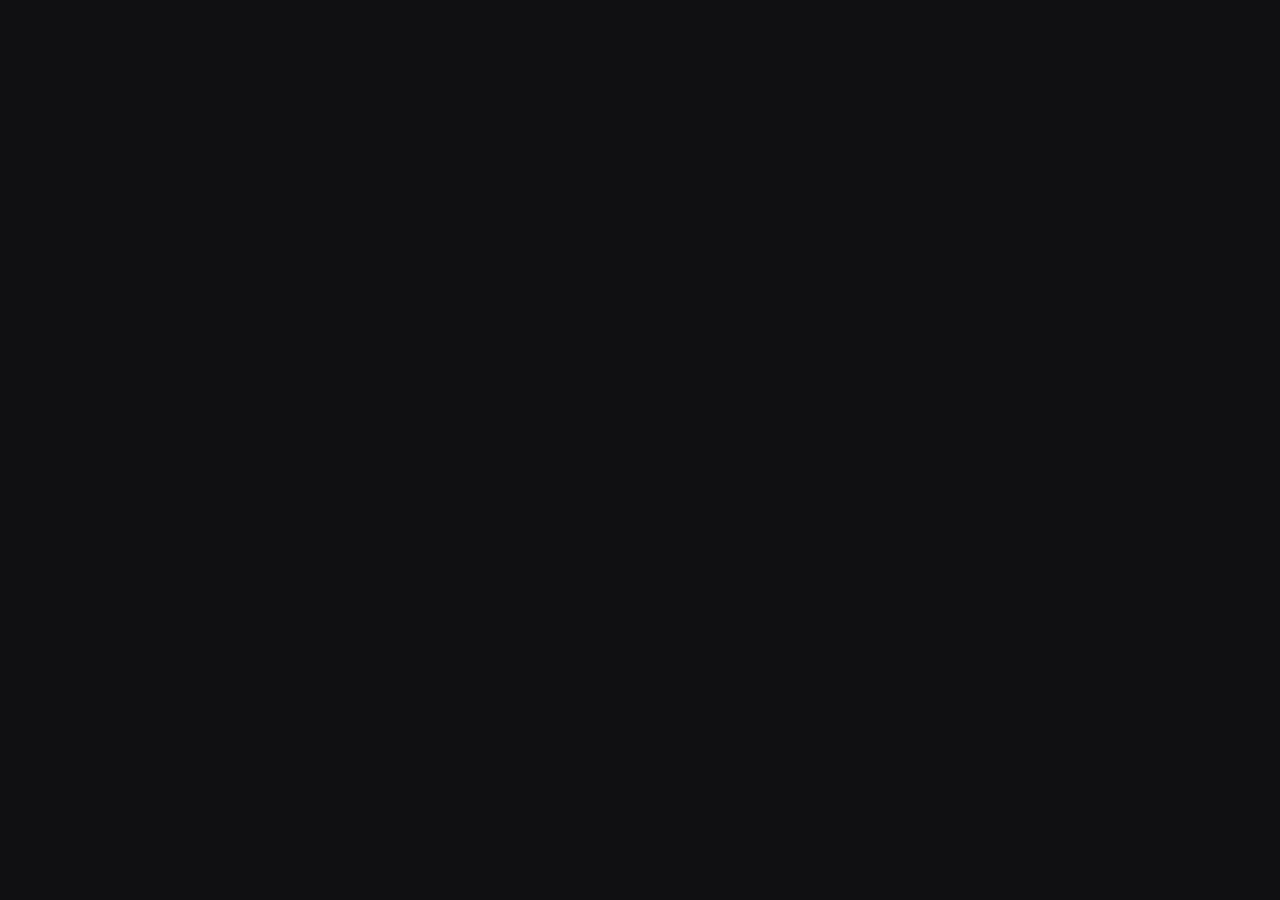
==== index.html @ a9ecdc28 "Initial commit" ====
<!DOCTYPE html>
<html lang="en">
<head>
    <meta charset="UTF-8">
    <meta name="viewport" content="width=device-width, initial-scale=1.0">
    <title>Borypitou-portolio</title>
</head>
  <link rel="stylesheet" href="style.css">



<body>
 
    









</body>










</html>
---- style.css ----
/* ===================================================
   1. GLOBAL RESET & BASE STYLES
   =================================================== */
* {
    margin: 0;
    padding: 0;
    box-sizing: border-box;
    font-family: -apple-system, BlinkMacSystemFont, "Segoe UI", Roboto, sans-serif;
}

body {
    background-color: #0F0F11;
    color: #EDEDED; /* Soft white so text isn't piercingly bright */
}

/* ===================================================
   2. HEADER CONTAINER (DESKTOP & LAPTOP FIRST)
   =================================================== */
header {
    background-color: #000000;              /* Solid black header */
    border-bottom: 1px solid #262626;       /* Subtle dark-gray bottom border */
    padding: 18px 40px;                     /* Spacing around the header */
    
    /* Flexbox puts Logo on the LEFT and Nav on the RIGHT */
    display: flex;
    justify-content: space-between;
    align-items: center;

    /* Keeps header fixed to the top when scrolling */
    position: sticky;
    top: 0;
    z-index: 1000;
}

/* ===================================================
   3. LEFT SIDE (PORTFOLIO LOGO / TEXT)
   =================================================== */
header nav:first-child h1 {
    font-size: 1.4rem;
    letter-spacing: -0.5px;
    color: #ffffff;
    user-select: none;
}

/* ===================================================
   4. RIGHT SIDE (NAVIGATION LINKS & BUTTONS)
   =================================================== */
header nav:last-child {
    display: flex;
    align-items: center;
    gap: 16px; /* Space between each navigation link */
}

/* Default link styles */
header nav:last-child a {
    text-decoration: none;
    color: #a3a3a3;                /* Muted gray for non-active links */
    font-size: 0.95rem;
    font-weight: 500;
    padding: 8px 14px;
    border-radius: 6px;
    transition: all 0.2s ease-in-out;
}

/* Hover effect on links */
header nav:last-child a:hover {
    color: #ffffff;
    background-color: #1a1a1a;     /* Subtle dark hover background */
}

/* Turn the last link ("Contact") into a clean high-contrast button */
header nav:last-child a:last-child {
    background-color: #ffffff;     /* White solid button */
    color: #000000;                /* Black text */
    font-weight: 600;
}

header nav:last-child a:last-child:hover {
    background-color: #e5e5e5;     /* Slightly dimmer white on hover */
    transform: translateY(-1px);   /* Subtle lift effect */
}

/* ===================================================
   5. RESPONSIVE DESIGN (FOR MOBILE PHONES)
   =================================================== */
@media (max-width: 600px) {
    header {
        /* Stack the brand on top and links below on small screens */
        flex-direction: column;
        padding: 16px 20px;
        gap: 14px;
    }

    /* Keep the logo centered or slightly prominent on mobile */
    header nav:first-child h1 {
        font-size: 1.3rem;
    }

    /* Make links fill nicely horizontally on mobile */
    header nav:last-child {
        width: 100%;
        justify-content: center;
        gap: 8px;
    }

    header nav:last-child a {
        font-size: 0.85rem;
        padding: 6px 12px;
    }
}






/* ===================================================
   Layer1
   =================================================== */
/* ===================================================
   LAYER 1 (HERO SECTION) - MAIN CONTAINER
   =================================================== */
layer1 {
    display: flex;
    align-items: center;
    justify-content: space-between;
    gap: 40px;
    max-width: 1100px;
    margin: 0 auto;
    padding: 80px 30px;
    min-height: calc(100vh - 80px); /* Centers nicely on laptop screen */
}

/* ===================================================
   LEFT COLUMN: TEXT, BIO & CONTACT BUTTON
   =================================================== */
.intro-left {
    flex: 1;
    display: flex;
    flex-direction: column;
    align-items: flex-start;
}

/* Small status pill above the name */
.status-badge {
    font-size: 0.8rem;
    color: #a3a3a3;
    border: 1px solid #262626;
    padding: 6px 14px;
    border-radius: 20px;
    margin-bottom: 20px;
    background-color: #141414;
    letter-spacing: 0.5px;
}

/* Big Name Title */
.intro-left h1 {
    font-size: 3.5rem;
    line-height: 1.1;
    color: #888888;          /* Muted gray for "Hi, I'm" */
    margin-bottom: 18px;
    font-weight: 700;
}

.intro-left h1 .highlight {
    color: #ffffff;          /* Pure white to make "Peter" pop */
}

/* Paragraph Description */
.description {
    font-size: 1.15rem;
    line-height: 1.6;
    color: #a3a3a3;          /* Soft readable light gray */
    margin-bottom: 30px;
    max-width: 520px;
}

/* Attractive Contact Button */
.btn-contact {
    display: inline-block;
    background-color: #ffffff;
    color: #000000;
    text-decoration: none;
    font-size: 1rem;
    font-weight: 600;
    padding: 14px 28px;
    border-radius: 8px;
    border: 1px solid #ffffff;
    transition: all 0.25s ease-in-out;
}

/* Button Hover State */
.btn-contact:hover {
    background-color: #000000;
    color: #ffffff;
    transform: translateY(-2px);
    box-shadow: 0 8px 20px rgba(255, 255, 255, 0.1);
}

/* ===================================================
   RIGHT COLUMN: CROPPED IMAGE & HOVER SWITCH
   =================================================== */
.intro-right {
    flex: 1;
    display: flex;
    justify-content: flex-end;
}

/* Frame container with crop (overflow: hidden) */
.image-wrapper {
    position: relative;
    width: 320px;
    height: 380px;
    border-radius: 18px;              /* Rounded modern border */
    overflow: hidden;                 /* Crops images neatly inside */
    border: 1px solid #262626;        /* Subtle outline */
    background-color: #171717;
}

/* Shared image styles */
.image-wrapper img {
    position: absolute;
    top: 0;
    left: 0;
    width: 100%;
    height: 100%;
    object-fit: cover;               /* Ensures image fills without stretching */
    transition: opacity 0.4s ease, transform 0.4s ease;
}

/* Back image is hidden by default */
.img-back {
    opacity: 0;
}

/* Hover effect: Front image fades out, Back image fades in & zooms slightly */
.image-wrapper:hover .img-front {
    opacity: 0;
}

.image-wrapper:hover .img-back {
    opacity: 1;
    transform: scale(1.04);
}

/* ===================================================
   RESPONSIVE DESIGN (TABLETS & MOBILE PHONES)
   =================================================== */
@media (max-width: 768px) {
    layer1 {
        flex-direction: column-reverse; /* Puts image at the top or adjusts order */
        text-align: center;
        padding: 50px 20px;
        gap: 32px;
    }

    .intro-left {
        align-items: center; /* Center-align everything on mobile */
    }

    .intro-left h1 {
        font-size: 2.5rem;
    }

    .description {
        font-size: 1rem;
    }

    .intro-right {
        justify-content: center;
        width: 100%;
    }

    /* Smaller photo size tailored for mobile phone screens */
    .image-wrapper {
        width: 240px;
        height: 290px;
    }
}



/* ===================================================
   Layer2
   =================================================== */
/* ===================================================
   LAYER 2 - LIGHTER DARK SECTION
   =================================================== */
layer2 {
    display: block;
    width: 100%;
    /* Lighter than the #0F0F11 body background for visual depth */
    background-color: #18181C;
    /* Subtle borders to frame the section */
    border-top: 1px solid #282830;
    border-bottom: 1px solid #282830;
    padding: 80px 20px;
}

/* Constrained inner wrapper to keep content centered */
.layer2-container {
    max-width: 1100px;
    margin: 0 auto;
}

/* ===================================================
   SECTION HEADER (TITLE & SUBTITLE)
   =================================================== */
.layer2-header {
    text-align: center;
    margin-bottom: 50px;
}

.layer2-header .sub-title {
    font-size: 0.8rem;
    letter-spacing: 1.5px;
    text-transform: uppercase;
    color: #888899;
}

.layer2-header h2 {
    font-size: 2.2rem;
    color: #ffffff;
    margin: 10px 0 14px;
}

.layer2-header p {
    font-size: 1rem;
    color: #9e9ea8;
    max-width: 500px;
    margin: 0 auto;
    line-height: 1.6;
}

/* ===================================================
   CARDS GRID (RESPONSIVE)
   =================================================== */
.cards-grid {
    display: grid;
    /* 3 equal columns on desktop; wraps automatically as screen shrinks */
    grid-template-columns: repeat(auto-fit, minmax(280px, 1fr));
    gap: 24px;
}

/* Individual Card (uses an even lighter shade for tactile layering) */
.card {
    background-color: #202026;
    border: 1px solid #2d2d38;
    border-radius: 12px;
    padding: 30px;
    transition: transform 0.25s ease, border-color 0.25s ease;
}

/* Subtle lift effect on hover */
.card:hover {
    transform: translateY(-4px);
    border-color: #4a4a5a;
}

.card-num {
    display: block;
    font-size: 0.85rem;
    font-weight: 700;
    color: #606070;
    margin-bottom: 16px;
}

.card h3 {
    font-size: 1.25rem;
    color: #ffffff;
    margin-bottom: 12px;
}

.card p {
    font-size: 0.95rem;
    line-height: 1.6;
    color: #a0a0ab;
}

/* ===================================================
   RESPONSIVE DESIGN (MOBILE PHONES)
   =================================================== */
@media (max-width: 600px) {
    layer2 {
        padding: 60px 16px;
    }

    .layer2-header h2 {
        font-size: 1.75rem;
    }

    .cards-grid {
        /* Forces single column layout on phones */
        grid-template-columns: 1fr;
        gap: 16px;
    }

    .card {
        padding: 24px;
    }
}










.footer-css {
    background-color: #f8f9fa;
    padding: 20px 0;
    text-align: center;
    font-size: 14px;
    color: #6c757d;
}
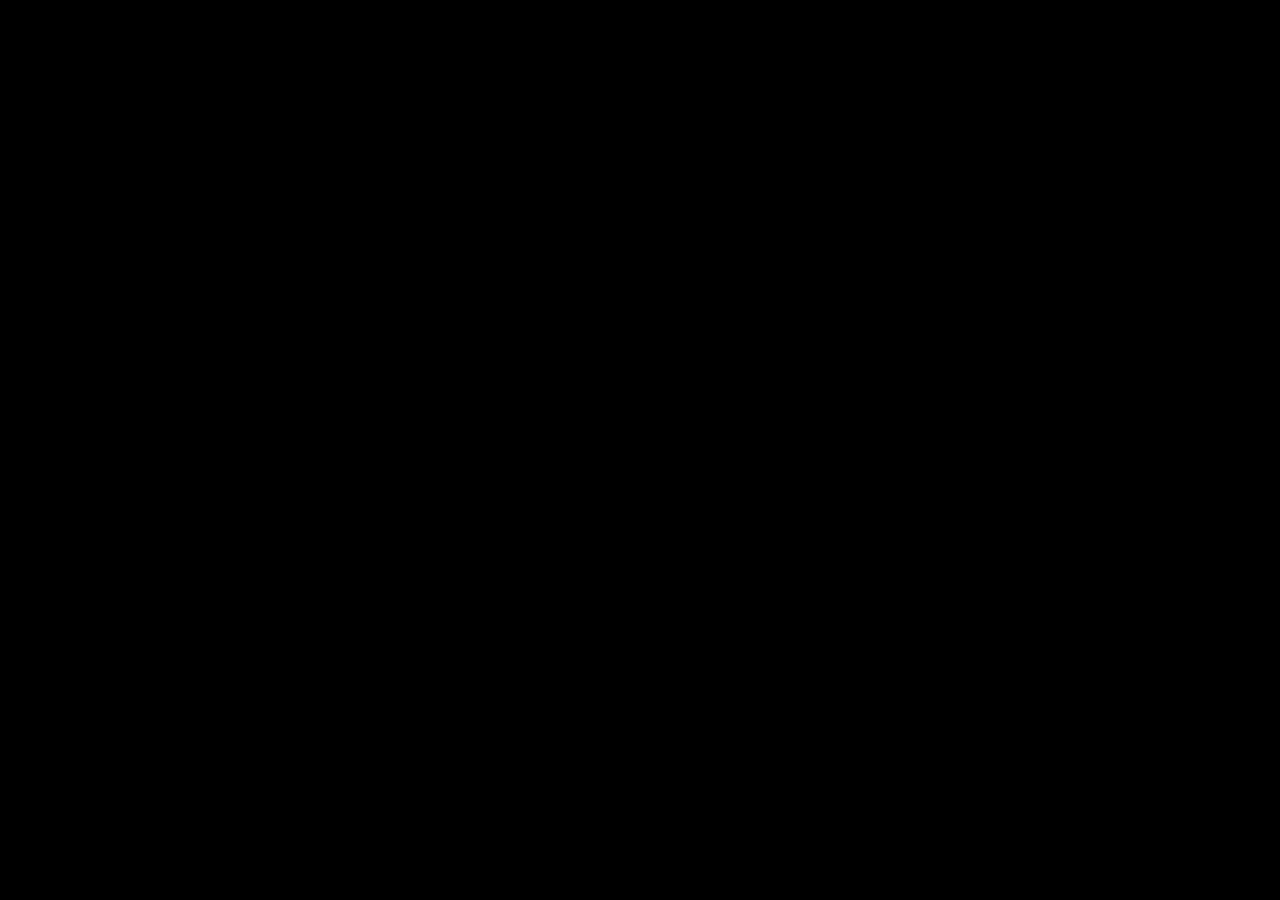
==== commit e996c5d8: "Rename files and update structure" ====
--- a/index.html
+++ b/index.html
@@ -1,35 +1,14 @@
 <!DOCTYPE html>
 <html lang="en">
 <head>
-    <meta charset="UTF-8">
-    <meta name="viewport" content="width=device-width, initial-scale=1.0">
-    <title>Borypitou-portolio</title>
+  <meta charset="UTF-8">
+  <title>borypitou-portfolio</title>
+  <!-- Link your stylesheet here -->
+  <link rel="stylesheet" href="styles.css">
 </head>
-  <link rel="stylesheet" href="style.css">
 
-
-
-<body>
- 
-    
-
-
-
-
-
-
-
+<body class="background">
 
 
 </body>
-
-
-
-
-
-
-
-
-
-
 </html>
--- a/styles.css
+++ b/styles.css
@@ -0,0 +1,3 @@
+.background {
+  background-color: #000000;
+}
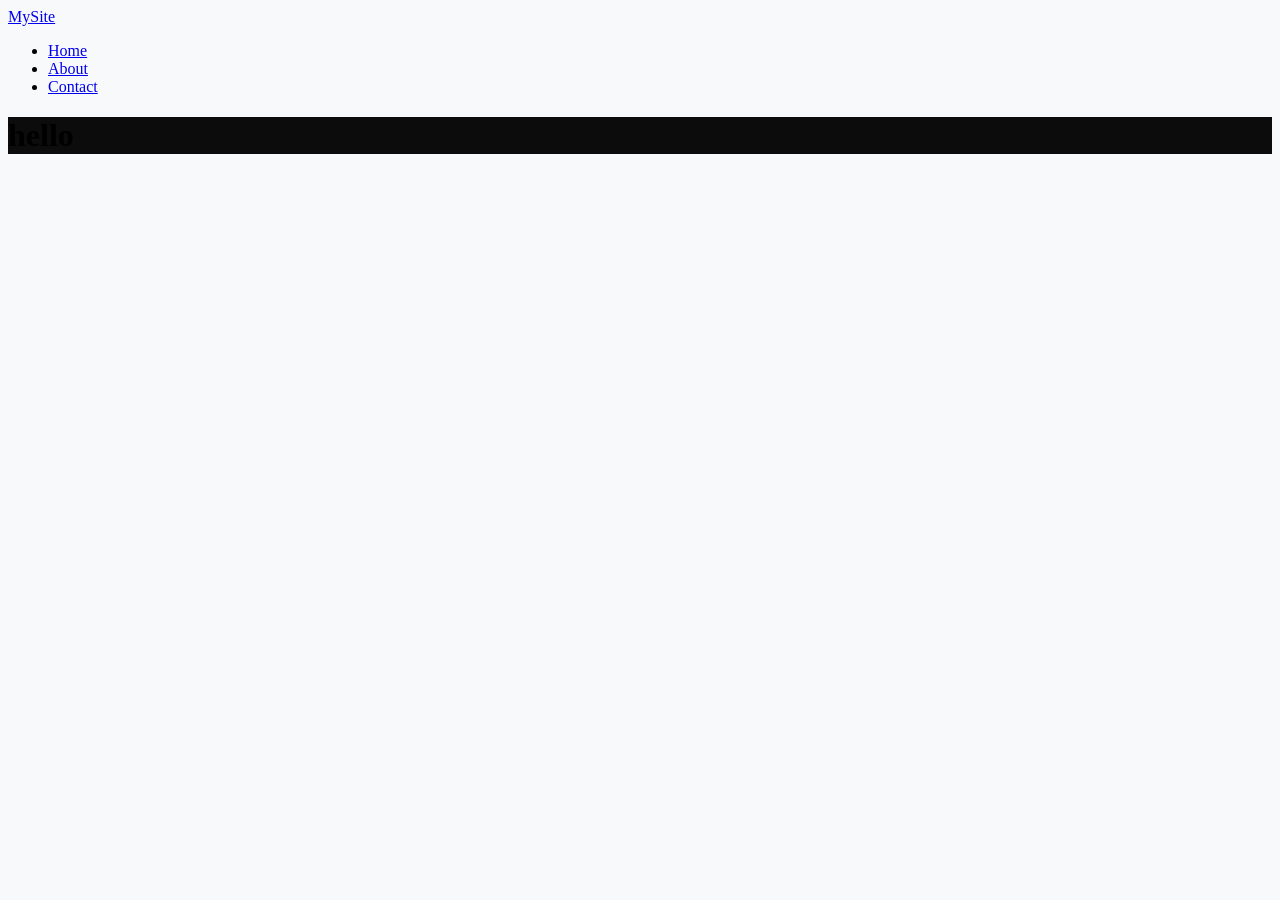
==== commit 548f543f: "Update code and files" ====
--- a/index.html
+++ b/index.html
@@ -9,6 +9,40 @@
 
 <body class="background">
 
+<!--Header -->
+  <header>
+    <a href="img/pitou1.jpeg" class="logo">MySite</a>
+    <nav aria-label="Main Navigation">
+      <ul>
+        <li><a href="index.html">Home</a></li>
+        <li><a href="#about">About</a></li>
+        <li><a href="#contact">Contact</a></li>
+      </ul>
+    </nav>
+  </header>
+
+<!--main -->
+  <main>
+    <section>
+
+    </section>
+  </main>
+
+
+
+
+
+
+
+
+
+
+<!--footer-->
+<footer class="background-footer">
+  <h1>hello </h1>
+
+</footer>
+
 
 </body>
 </html>
--- a/styles.css
+++ b/styles.css
@@ -1,3 +1,15 @@
 .background {
-  background-color: #000000;
+  background-color: #F8F9FA;
+}
+
+
+
+
+
+
+
+
+
+.background-footer {
+  background-color: #0c0c0c;
 }
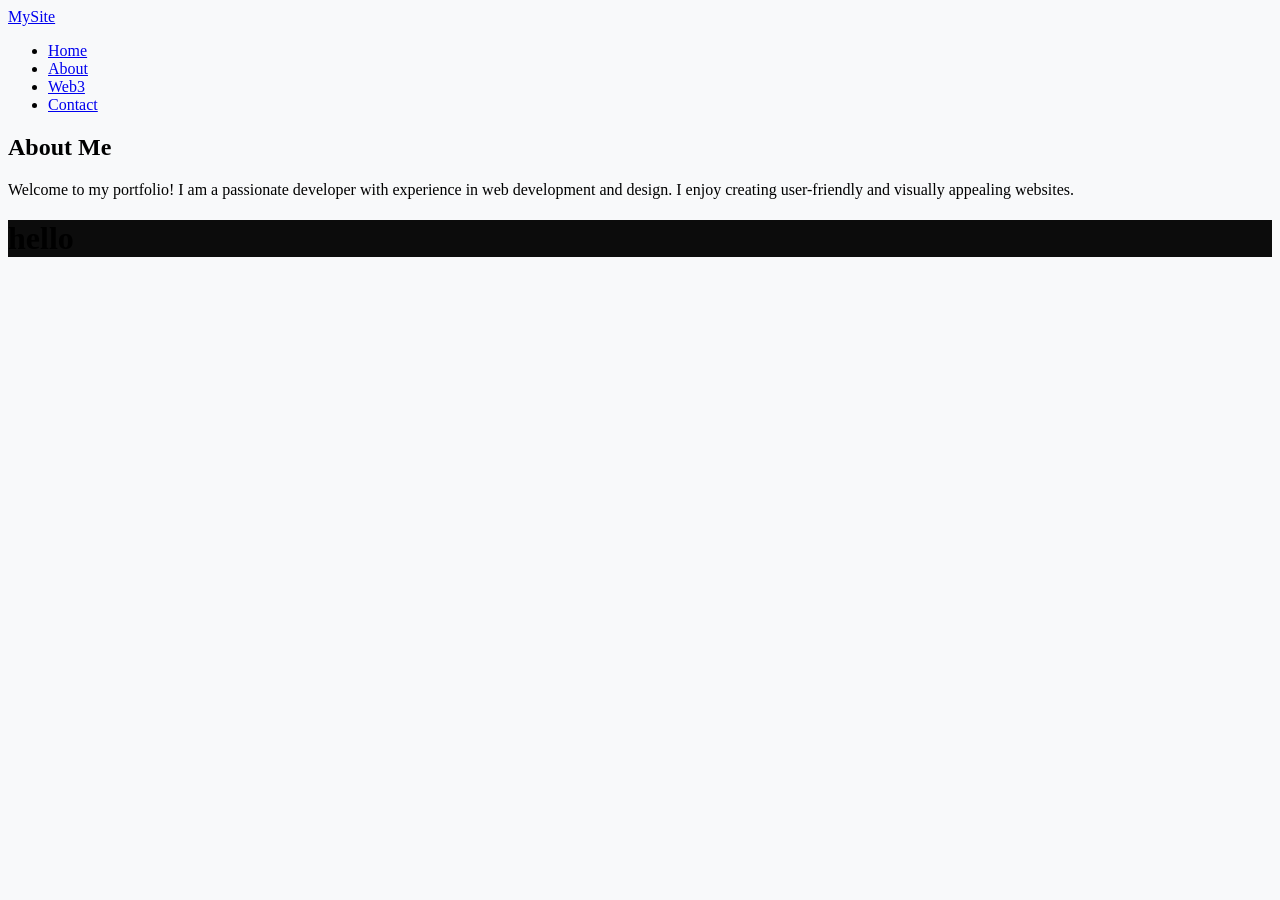
==== commit 4e38d1fc: "Update code and files" ====
--- a/index.html
+++ b/index.html
@@ -16,6 +16,7 @@
       <ul>
         <li><a href="index.html">Home</a></li>
         <li><a href="#about">About</a></li>
+        <li><a href="#web3">Web3</a></li>
         <li><a href="#contact">Contact</a></li>
       </ul>
     </nav>
@@ -23,8 +24,9 @@
 
 <!--main -->
   <main>
-    <section>
-
+    <section id="about">
+      <h1>About Me</h1>
+      <p>Welcome to my portfolio! I am a passionate developer with experience in web development and design. I enjoy creating user-friendly and visually appealing websites.</p>
     </section>
   </main>
 
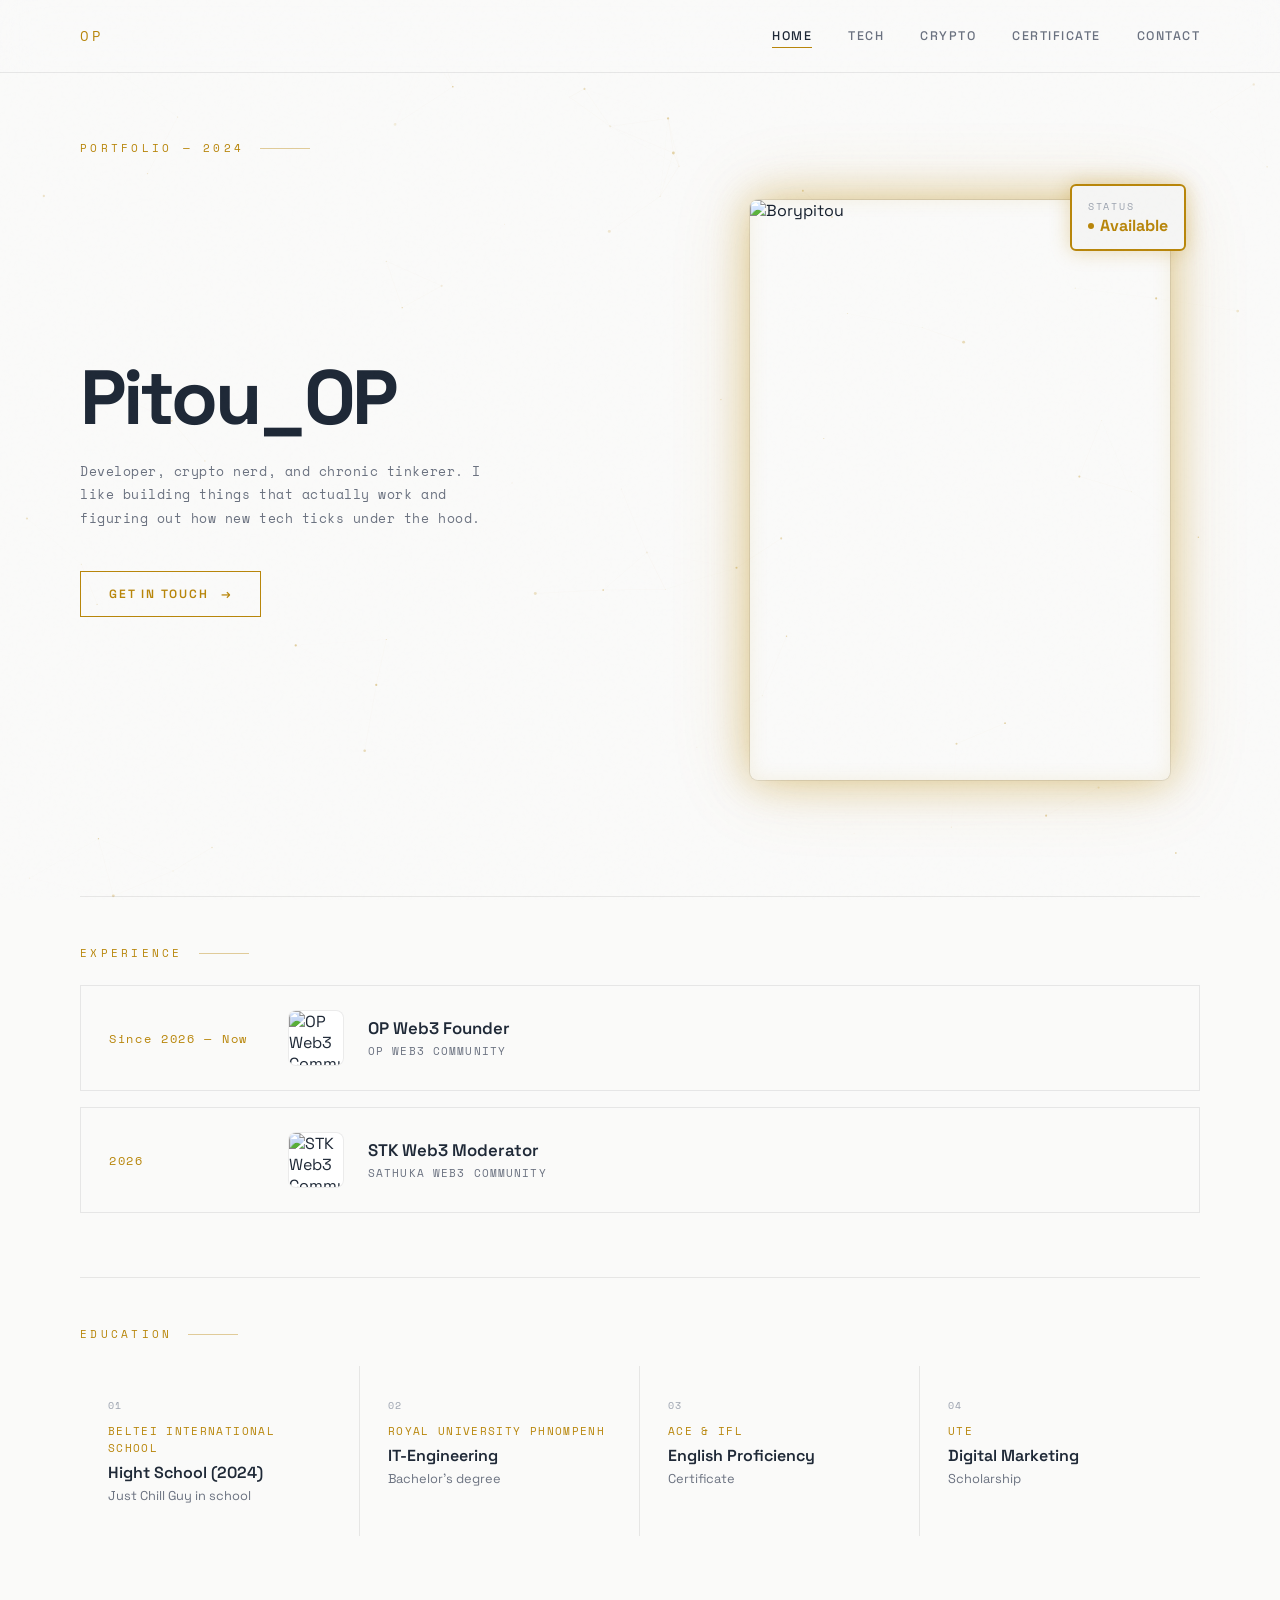
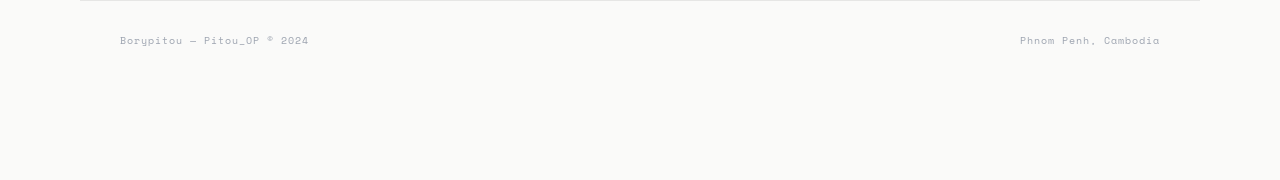
==== commit 506955b6: "Add files via upload" ====
--- a/index.html
+++ b/index.html
@@ -2,49 +2,781 @@
 <html lang="en">
 <head>
   <meta charset="UTF-8">
-  <title>borypitou-portfolio</title>
-  <!-- Link your stylesheet here -->
-  <link rel="stylesheet" href="styles.css">
+  <meta name="viewport" content="width=device-width, initial-scale=1.0">
+  <title>Borypitou — Home</title>
+  <link rel="preconnect" href="https://fonts.googleapis.com">
+  <link rel="preconnect" href="https://fonts.gstatic.com" crossorigin>
+  <link href="https://fonts.googleapis.com/css2?family=Space+Grotesk:wght@300;400;500;600;700&family=Space+Mono:wght@400;700&display=swap" rel="stylesheet">
+  <style>
+    *, *::before, *::after { margin: 0; padding: 0; box-sizing: border-box; }
+
+    :root {
+      --bg: #fafaf9;
+      --surface: #f5f5f4;
+      --surface2: #efefed;
+      --border: rgba(0,0,0,0.08);
+      --border-hover: rgba(0,0,0,0.14);
+      --gold: #b8860b;
+      --gold-light: #daa520;
+      --blue: #2563eb;
+      --text: #1f2937;
+      --text-2: #6b7280;
+      --text-3: #9ca3af;
+      --ease: cubic-bezier(0.16, 1, 0.3, 1);
+    }
+
+    html { scroll-behavior: smooth; }
+
+    body {
+      font-family: 'Space Grotesk', sans-serif;
+      background: var(--bg);
+      color: var(--text);
+      overflow-x: hidden;
+      min-height: 100vh;
+    }
+
+    body::before {
+      content: '';
+      position: fixed;
+      inset: 0;
+      background-image: url("data:image/svg+xml,%3Csvg viewBox='0 0 256 256' xmlns='http://www.w3.org/2000/svg'%3E%3Cfilter id='n'%3E%3CfeTurbulence type='fractalNoise' baseFrequency='0.9' numOctaves='4' stitchTiles='stitch'/%3E%3C/filter%3E%3Crect width='100%25' height='100%25' filter='url(%23n)' opacity='0.04'/%3E%3C/svg%3E");
+      pointer-events: none;
+      z-index: 9999;
+      opacity: 0.15;
+    }
+
+    #canvas {
+      position: fixed;
+      inset: 0;
+      z-index: 0;
+      pointer-events: none;
+    }
+
+    /* NAV */
+    nav {
+      position: fixed;
+      top: 0; left: 0; right: 0;
+      z-index: 100;
+      padding: 1.5rem 0;
+      border-bottom: 1px solid var(--border);
+      background: rgba(250,250,249,0.85);
+      backdrop-filter: blur(20px) saturate(1.5);
+    }
+
+    .nav-inner {
+      max-width: 1200px;
+      margin: 0 auto;
+      padding: 0 2.5rem;
+      display: flex;
+      justify-content: space-between;
+      align-items: center;
+      gap: 1.5rem;
+      position: relative;
+    }
+
+    .nav-logo {
+      font-family: 'Space Mono', monospace;
+      font-size: 0.85rem;
+      letter-spacing: 0.2em;
+      color: var(--gold);
+      text-transform: uppercase;
+      text-decoration: none;
+      flex-shrink: 0;
+    }
+
+    .nav-links {
+      display: flex;
+      flex-wrap: wrap;
+      gap: 2.25rem;
+      list-style: none;
+      align-items: center;
+    }
+
+    .nav-links a {
+      font-size: 0.78rem;
+      letter-spacing: 0.12em;
+      text-transform: uppercase;
+      font-weight: 500;
+      color: var(--text-2);
+      text-decoration: none;
+      transition: color 0.25s;
+      position: relative;
+      padding-bottom: 4px;
+      display: inline-flex;
+      align-items: center;
+      gap: 0.4rem;
+    }
+
+    .nav-links a::after {
+      content: '';
+      position: absolute;
+      bottom: 0; left: 0; right: 0;
+      height: 1px;
+      background: var(--gold);
+      transform: scaleX(0);
+      transform-origin: left;
+      transition: transform 0.3s var(--ease);
+    }
+
+    .nav-links a:hover { color: var(--text); }
+    .nav-links a:hover::after,
+    .nav-links a.active::after { transform: scaleX(1); }
+    .nav-links a.active { color: var(--text); }
+
+    .nav-toggle {
+      display: none;
+      flex-direction: column;
+      justify-content: center;
+      align-items: center;
+      gap: 5px;
+      width: 42px;
+      height: 42px;
+      background: transparent;
+      border: 1px solid var(--border);
+      border-radius: 4px;
+      cursor: pointer;
+      padding: 0;
+      transition: border-color 0.25s;
+    }
+
+    .nav-toggle:hover { border-color: var(--gold); }
+
+    .nav-toggle span {
+      display: block;
+      width: 18px;
+      height: 1.5px;
+      background: var(--text);
+      transition: transform 0.3s var(--ease), opacity 0.2s;
+    }
+
+    .nav-toggle[aria-expanded="true"] span:nth-child(1) { transform: translateY(6.5px) rotate(45deg); }
+    .nav-toggle[aria-expanded="true"] span:nth-child(2) { opacity: 0; }
+    .nav-toggle[aria-expanded="true"] span:nth-child(3) { transform: translateY(-6.5px) rotate(-45deg); }
+
+    /* PAGE */
+    .page-wrap {
+      position: relative;
+      z-index: 1;
+      max-width: 1200px;
+      margin: 0 auto;
+      padding: 140px 2.5rem 100px;
+    }
+
+    .section-label {
+      font-family: 'Space Mono', monospace;
+      font-size: 0.68rem;
+      letter-spacing: 0.3em;
+      text-transform: uppercase;
+      color: var(--gold);
+      margin-bottom: 1.5rem;
+      display: flex;
+      align-items: center;
+      gap: 1rem;
+    }
+
+    .section-label::after {
+      content: '';
+      width: 50px;
+      height: 1px;
+      background: var(--gold);
+      opacity: 0.4;
+    }
+
+    /* HERO */
+    .hero-grid {
+      display: grid;
+      grid-template-columns: 1fr 480px;
+      gap: 5rem;
+      align-items: center;
+      min-height: calc(100vh - 280px);
+    }
+
+    .hero-name {
+      font-size: clamp(3.5rem, 6vw, 6.5rem);
+      font-weight: 700;
+      line-height: 0.9;
+      letter-spacing: -0.04em;
+      margin-bottom: 1.75rem;
+    }
+
+    .hero-name .line1 { display: block; color: var(--text); }
+    .hero-name .line2 {
+      display: block;
+      color: transparent;
+      -webkit-text-stroke: 1.5px var(--gold);
+    }
+    .hero-name .line3 {
+      display: block;
+      font-size: 0.28em;
+      color: var(--text-2);
+      -webkit-text-stroke: 0;
+      letter-spacing: 0.15em;
+      font-weight: 400;
+      font-family: 'Space Mono', monospace;
+      margin-top: 0.8rem;
+    }
+
+    .hero-tagline {
+      font-family: 'Space Mono', monospace;
+      font-size: 0.82rem;
+      color: var(--text-2);
+      letter-spacing: 0.04em;
+      margin-bottom: 2.5rem;
+      line-height: 1.8;
+      max-width: 440px;
+    }
+
+    .hero-tagline strong { color: var(--gold); font-weight: 400; }
+
+    .hero-cta {
+      display: inline-flex;
+      align-items: center;
+      gap: 0.75rem;
+      padding: 0.9rem 1.75rem;
+      border: 1px solid var(--gold);
+      color: var(--gold);
+      text-decoration: none;
+      font-size: 0.75rem;
+      letter-spacing: 0.15em;
+      text-transform: uppercase;
+      font-weight: 600;
+      transition: all 0.35s var(--ease);
+      position: relative;
+      overflow: hidden;
+    }
+
+    .hero-cta::before {
+      content: '';
+      position: absolute;
+      inset: 0;
+      background: var(--gold);
+      transform: translateX(-100%);
+      transition: transform 0.35s var(--ease);
+    }
+
+    .hero-cta:hover::before { transform: translateX(0); }
+    .hero-cta:hover { color: var(--bg); }
+    .hero-cta span { position: relative; z-index: 1; }
+
+    /* PROFILE IMAGE */
+    .hero-visual {
+      position: relative;
+      height: 580px;
+      display: flex;
+      align-items: center;
+      justify-content: center;
+    }
+
+    .profile-frame {
+      position: relative;
+      width: 100%;
+      height: 100%;
+      max-width: 420px;
+      perspective: 1000px;
+    }
+
+    .profile-frame-inner {
+      position: relative;
+      width: 100%;
+      height: 100%;
+      border-radius: 8px;
+      overflow: hidden;
+      box-shadow: 0 0 0 1px var(--border),
+                  0 0 40px rgba(184, 134, 11, 0.4),
+                  0 0 80px rgba(184, 134, 11, 0.2),
+                  inset 0 0 20px rgba(184, 134, 11, 0.1);
+      animation: glowPulse 3s ease-in-out infinite;
+    }
+
+    @keyframes glowPulse {
+      0%, 100% {
+        box-shadow: 0 0 0 1px var(--border),
+                    0 0 40px rgba(184, 134, 11, 0.4),
+                    0 0 80px rgba(184, 134, 11, 0.2),
+                    inset 0 0 20px rgba(184, 134, 11, 0.1);
+      }
+      50% {
+        box-shadow: 0 0 0 1px var(--border),
+                    0 0 60px rgba(184, 134, 11, 0.6),
+                    0 0 100px rgba(184, 134, 11, 0.3),
+                    inset 0 0 30px rgba(184, 134, 11, 0.15);
+      }
+    }
+
+    .profile-frame img {
+      width: 100%;
+      height: 100%;
+      object-fit: cover;
+      object-position: center;
+      display: block;
+      filter: grayscale(10%) contrast(1.1) brightness(1.02);
+      transition: filter 0.5s;
+    }
+
+    .hero-visual:hover .profile-frame img {
+      filter: grayscale(0%) contrast(1.15) brightness(1.05);
+    }
+
+    .profile-badge {
+      position: absolute;
+      top: -1rem; right: -1rem;
+      background: var(--surface);
+      border: 2px solid var(--gold);
+      padding: 0.8rem 1rem;
+      backdrop-filter: blur(10px);
+      z-index: 2;
+      border-radius: 6px;
+      box-shadow: 0 0 20px rgba(184, 134, 11, 0.3);
+    }
+
+    .badge-label {
+      font-family: 'Space Mono', monospace;
+      font-size: 0.6rem;
+      letter-spacing: 0.2em;
+      color: var(--text-3);
+      text-transform: uppercase;
+    }
+
+    .badge-value {
+      font-size: 1rem;
+      font-weight: 700;
+      color: var(--gold);
+      margin-top: 0.15rem;
+      display: flex;
+      align-items: center;
+      gap: 0.4rem;
+    }
+
+    .badge-dot {
+      width: 6px;
+      height: 6px;
+      border-radius: 50%;
+      background: var(--gold);
+      animation: blink 2s ease-in-out infinite;
+    }
+
+    @keyframes blink {
+      0%, 100% { opacity: 1; }
+      50% { opacity: 0.3; }
+    }
+
+    /* EXPERIENCE */
+    .exp-strip {
+      margin-top: 6rem;
+      padding-top: 3rem;
+      border-top: 1px solid var(--border);
+    }
+
+    .exp-list {
+      display: flex;
+      flex-direction: column;
+      gap: 1rem;
+    }
+
+    .exp-item {
+      display: flex;
+      align-items: center;
+      gap: 1.5rem;
+      padding: 1.5rem 1.75rem;
+      border: 1px solid var(--border);
+      background: rgba(250, 250, 249, 0.7);
+      position: relative;
+      transition: background 0.3s, border-color 0.3s;
+    }
+
+    .exp-item:hover {
+      background: rgba(200, 169, 110, 0.04);
+      border-color: var(--border-hover);
+    }
+
+    .exp-item::before {
+      content: '';
+      position: absolute;
+      top: 0; left: 0; right: 0;
+      height: 2px;
+      background: var(--gold);
+      transform: scaleX(0);
+      transform-origin: left;
+      transition: transform 0.4s var(--ease);
+    }
+
+    .exp-item:hover::before { transform: scaleX(1); }
+
+    .exp-year {
+      font-family: 'Space Mono', monospace;
+      font-size: 0.75rem;
+      letter-spacing: 0.14em;
+      color: var(--gold);
+      min-width: 155px;
+      flex-shrink: 0;
+    }
+
+    .exp-logo {
+      width: 56px;
+      height: 56px;
+      border-radius: 8px;
+      border: 1px solid var(--border);
+      background: #ffffff;
+      object-fit: cover;
+      flex-shrink: 0;
+    }
+
+    .exp-info {
+      display: flex;
+      flex-direction: column;
+      gap: 0.2rem;
+    }
+
+    .exp-role {
+      font-size: 1.05rem;
+      font-weight: 600;
+      color: var(--text);
+    }
+
+    .exp-org {
+      font-family: 'Space Mono', monospace;
+      font-size: 0.7rem;
+      letter-spacing: 0.1em;
+      color: var(--text-2);
+      text-transform: uppercase;
+    }
+
+    /* EDUCATION */
+    .edu-strip {
+      margin-top: 4rem;
+      padding-top: 3rem;
+      border-top: 1px solid var(--border);
+    }
+
+    .edu-grid {
+      display: grid;
+      grid-template-columns: repeat(4, 1fr);
+    }
+
+    .edu-item {
+      padding: 2rem 1.75rem;
+      border-right: 1px solid var(--border);
+      position: relative;
+      transition: background 0.3s;
+    }
+
+    .edu-item:last-child { border-right: none; }
+    .edu-item:hover { background: rgba(200,169,110,0.03); }
+
+    .edu-item::before {
+      content: '';
+      position: absolute;
+      top: 0; left: 0; right: 0;
+      height: 2px;
+      background: var(--gold);
+      transform: scaleX(0);
+      transform-origin: left;
+      transition: transform 0.4s var(--ease);
+    }
+
+    .edu-item:hover::before { transform: scaleX(1); }
+
+    .edu-num {
+      font-family: 'Space Mono', monospace;
+      font-size: 0.6rem;
+      color: var(--text-3);
+      letter-spacing: 0.15em;
+      margin-bottom: 0.6rem;
+    }
+
+    .edu-inst {
+      font-size: 0.7rem;
+      font-family: 'Space Mono', monospace;
+      letter-spacing: 0.12em;
+      color: var(--gold);
+      text-transform: uppercase;
+      margin-bottom: 0.4rem;
+    }
+
+    .edu-name {
+      font-size: 1rem;
+      font-weight: 600;
+      color: var(--text);
+      margin-bottom: 0.25rem;
+    }
+
+    .edu-detail {
+      font-size: 0.8rem;
+      color: var(--text-2);
+    }
+
+    /* FADE ANIMATION */
+    .fade-up {
+      opacity: 0;
+      transform: translateY(28px);
+      transition: opacity 0.7s var(--ease), transform 0.7s var(--ease);
+    }
+
+    .fade-up.v { opacity: 1; transform: translateY(0); }
+
+    /* FOOTER */
+    footer {
+      border-top: 1px solid var(--border);
+      padding: 2rem 2.5rem;
+      display: flex;
+      justify-content: space-between;
+      align-items: center;
+      flex-wrap: wrap;
+      gap: 0.75rem;
+      max-width: 1200px;
+      margin: 4rem auto 0;
+    }
+
+    footer span {
+      font-family: 'Space Mono', monospace;
+      font-size: 0.62rem;
+      color: var(--text-3);
+      letter-spacing: 0.1em;
+    }
+
+    /* RESPONSIVE */
+    @media (max-width: 960px) {
+      .nav-inner { padding: 0 1.5rem; }
+      .nav-links { gap: 1.4rem; }
+      .hero-grid { grid-template-columns: 1fr; gap: 3rem; }
+      .hero-visual { height: 400px; order: -1; }
+      .edu-grid { grid-template-columns: repeat(2, 1fr); }
+      .edu-item:nth-child(2) { border-right: none; }
+      .edu-item:nth-child(1),
+      .edu-item:nth-child(2) { border-bottom: 1px solid var(--border); }
+    }
+
+    @media (max-width: 768px) {
+      nav { padding: 1rem 0; }
+      .nav-toggle { display: flex; }
+      .nav-links {
+        display: none;
+        position: absolute;
+        top: calc(100% + 1rem + 1px);
+        left: 0;
+        right: 0;
+        flex-direction: column;
+        align-items: stretch;
+        gap: 0;
+        background: rgba(250, 250, 249, 0.97);
+        backdrop-filter: blur(20px) saturate(1.5);
+        border-bottom: 1px solid var(--border);
+        padding: 0.5rem 1.5rem 1rem;
+        box-shadow: 0 12px 30px rgba(0, 0, 0, 0.06);
+      }
+      .nav-links.open { display: flex; }
+      .nav-links li { width: 100%; }
+      .nav-links a {
+        width: 100%;
+        padding: 0.9rem 0;
+        border-bottom: 1px solid var(--border);
+        justify-content: space-between;
+      }
+      .nav-links li:last-child a { border-bottom: none; }
+      .nav-links a::after { display: none; }
+      .nav-links a.active { color: var(--gold); }
+    }
+
+    @media (max-width: 600px) {
+      .page-wrap { padding: 110px 1.5rem 80px; }
+      .exp-item { flex-wrap: wrap; gap: 1rem; padding: 1.25rem; }
+      .exp-year { min-width: 0; width: 100%; }
+      .edu-grid { grid-template-columns: 1fr; }
+      .edu-item { border-right: none; border-bottom: 1px solid var(--border); }
+      .edu-item:last-child { border-bottom: none; }
+    }
+  </style>
 </head>
-
-<body class="background">
-
-<!--Header -->
-  <header>
-    <a href="img/pitou1.jpeg" class="logo">MySite</a>
-    <nav aria-label="Main Navigation">
-      <ul>
-        <li><a href="index.html">Home</a></li>
-        <li><a href="#about">About</a></li>
-        <li><a href="#web3">Web3</a></li>
-        <li><a href="#contact">Contact</a></li>
-      </ul>
-    </nav>
-  </header>
-
-<!--main -->
-  <main>
-    <section id="about">
-      <h1>About Me</h1>
-      <p>Welcome to my portfolio! I am a passionate developer with experience in web development and design. I enjoy creating user-friendly and visually appealing websites.</p>
-    </section>
-  </main>
-
-
-
-
-
-
-
-
-
-
-<!--footer-->
-<footer class="background-footer">
-  <h1>hello </h1>
-
-</footer>
-
-
+<body>
+
+<canvas id="canvas"></canvas>
+
+<nav aria-label="Primary">
+  <div class="nav-inner">
+    <a href="index.html" class="nav-logo">OP</a>
+    <button type="button" class="nav-toggle" aria-expanded="false" aria-controls="nav-menu" aria-label="Toggle navigation">
+      <span></span>
+      <span></span>
+      <span></span>
+    </button>
+    <ul class="nav-links" id="nav-menu">
+      <li><a href="index.html" class="active" aria-current="page">Home</a></li>
+      <li><a href="tech.html">Tech</a></li>
+      <li><a href="crypto.html">Crypto</a></li>
+      <li><a href="certificate.html">Certificate</a></li>
+      <li><a href="contact.html">Contact</a></li>
+    </ul>
+  </div>
+</nav>
+
+<div class="page-wrap">
+  <div class="section-label">Portfolio — 2024</div>
+
+  <div class="hero-grid">
+    <div class="hero-content">
+      <h1 class="hero-name fade-up">
+        <span class="line1">Pitou_OP</span>
+      </h1>
+      <p class="hero-tagline fade-up">
+        Developer, crypto nerd, and chronic tinkerer. I like building things that actually work and figuring out how new tech ticks under the hood.
+      </p>
+      <a href="contact.html" class="hero-cta fade-up">
+        <span>Get in touch</span>
+        <span>&#x2192;</span>
+      </a>
+    </div>
+
+    <div class="hero-visual fade-up">
+      <div class="profile-frame">
+        <div class="profile-frame-inner">
+          <img src="images/profile/photo.jpg" alt="Borypitou">
+        </div>
+        <div class="profile-badge">
+          <div class="badge-label">Status</div>
+          <div class="badge-value">
+            <div class="badge-dot"></div>
+            Available
+          </div>
+        </div>
+      </div>
+    </div>
+  </div>
+
+  <div class="exp-strip fade-up">
+    <div class="section-label">Experience</div>
+    <div class="exp-list">
+      <div class="exp-item">
+        <div class="exp-year">Since 2026 &mdash; Now</div>
+        <img src="images/logo/opweb3_logo.jpg" alt="OP Web3 Community logo" class="exp-logo">
+        <div class="exp-info">
+          <div class="exp-role">OP Web3 Founder</div>
+          <div class="exp-org">OP Web3 Community</div>
+        </div>
+      </div>
+      <div class="exp-item">
+        <div class="exp-year">2026</div>
+        <img src="images/logo/stkweb3_logo.jpg" alt="STK Web3 Community logo" class="exp-logo">
+        <div class="exp-info">
+          <div class="exp-role">STK Web3 Moderator</div>
+          <div class="exp-org">Sathuka Web3 Community</div>
+        </div>
+      </div>
+    </div>
+  </div>
+
+  <div class="edu-strip fade-up">
+    <div class="section-label">Education</div>
+    <div class="edu-grid">
+      <div class="edu-item">
+        <div class="edu-num">01</div>
+        <div class="edu-inst">Beltei international school</div>
+        <div class="edu-name">Hight School (2024)</div>
+        <div class="edu-detail">Just Chill Guy in school</div>
+      </div>
+      <div class="edu-item">
+        <div class="edu-num">02</div>
+        <div class="edu-inst">Royal University PhnomPenh</div>
+        <div class="edu-name">IT-Engineering</div>
+        <div class="edu-detail">Bachelor's degree</div>
+      </div>
+      <div class="edu-item">
+        <div class="edu-num">03</div>
+        <div class="edu-inst">ACE &amp; IFL</div>
+        <div class="edu-name">English Proficiency</div>
+        <div class="edu-detail">Certificate</div>
+      </div>
+      <div class="edu-item">
+        <div class="edu-num">04</div>
+        <div class="edu-inst">UTE</div>
+        <div class="edu-name">Digital Marketing</div>
+        <div class="edu-detail">Scholarship</div>
+      </div>
+    </div>
+  </div>
+
+  <footer>
+    <span>Borypitou &mdash; Pitou_OP &copy; 2024</span>
+    <span>Phnom Penh, Cambodia</span>
+  </footer>
+</div>
+
+<script>
+  // Particle canvas
+  const canvas = document.getElementById('canvas');
+  const ctx = canvas.getContext('2d');
+  let W, H, particles = [];
+
+  function resize() { W = canvas.width = window.innerWidth; H = canvas.height = window.innerHeight; }
+  resize();
+  window.addEventListener('resize', resize);
+
+  class P {
+    constructor() { this.reset(); }
+    reset() {
+      this.x = Math.random() * W; this.y = Math.random() * H;
+      this.r = Math.random() * 1.2 + 0.3;
+      this.vx = (Math.random() - 0.5) * 0.3; this.vy = (Math.random() - 0.5) * 0.3;
+      this.a = Math.random() * 0.35 + 0.05;
+    }
+    update() {
+      this.x += this.vx; this.y += this.vy;
+      if (this.x < 0 || this.x > W || this.y < 0 || this.y > H) this.reset();
+    }
+    draw() {
+      ctx.beginPath(); ctx.arc(this.x, this.y, this.r, 0, Math.PI * 2);
+      ctx.fillStyle = `rgba(184,134,11,${this.a})`; ctx.fill();
+    }
+  }
+
+  for (let i = 0; i < 80; i++) particles.push(new P());
+
+  function loop() {
+    ctx.clearRect(0, 0, W, H);
+    particles.forEach(p => { p.update(); p.draw(); });
+    for (let i = 0; i < particles.length; i++) {
+      for (let j = i + 1; j < particles.length; j++) {
+        const dx = particles[i].x - particles[j].x, dy = particles[i].y - particles[j].y;
+        const d = Math.sqrt(dx*dx + dy*dy);
+        if (d < 120) {
+          ctx.beginPath(); ctx.moveTo(particles[i].x, particles[i].y); ctx.lineTo(particles[j].x, particles[j].y);
+          ctx.strokeStyle = `rgba(184,134,11,${0.07 * (1 - d/120)})`; ctx.lineWidth = 0.5; ctx.stroke();
+        }
+      }
+    }
+    requestAnimationFrame(loop);
+  }
+  loop();
+
+  // Fade in
+  const obs = new IntersectionObserver(entries => {
+    entries.forEach(e => { if (e.isIntersecting) e.target.classList.add('v'); });
+  }, { threshold: 0.08 });
+  document.querySelectorAll('.fade-up').forEach(el => obs.observe(el));
+
+  // Mobile nav toggle
+  const navToggle = document.querySelector('.nav-toggle');
+  const navMenu = document.getElementById('nav-menu');
+  if (navToggle && navMenu) {
+    const closeMenu = () => {
+      navToggle.setAttribute('aria-expanded', 'false');
+      navMenu.classList.remove('open');
+    };
+    navToggle.addEventListener('click', () => {
+      const expanded = navToggle.getAttribute('aria-expanded') === 'true';
+      navToggle.setAttribute('aria-expanded', String(!expanded));
+      navMenu.classList.toggle('open', !expanded);
+    });
+    navMenu.querySelectorAll('a').forEach(link => link.addEventListener('click', closeMenu));
+    document.addEventListener('click', e => {
+      if (!e.target.closest('nav')) closeMenu();
+    });
+    document.addEventListener('keydown', e => {
+      if (e.key === 'Escape') closeMenu();
+    });
+    window.addEventListener('resize', () => {
+      if (window.innerWidth > 768) closeMenu();
+    });
+  }
+</script>
 </body>
-</html>+</html>
